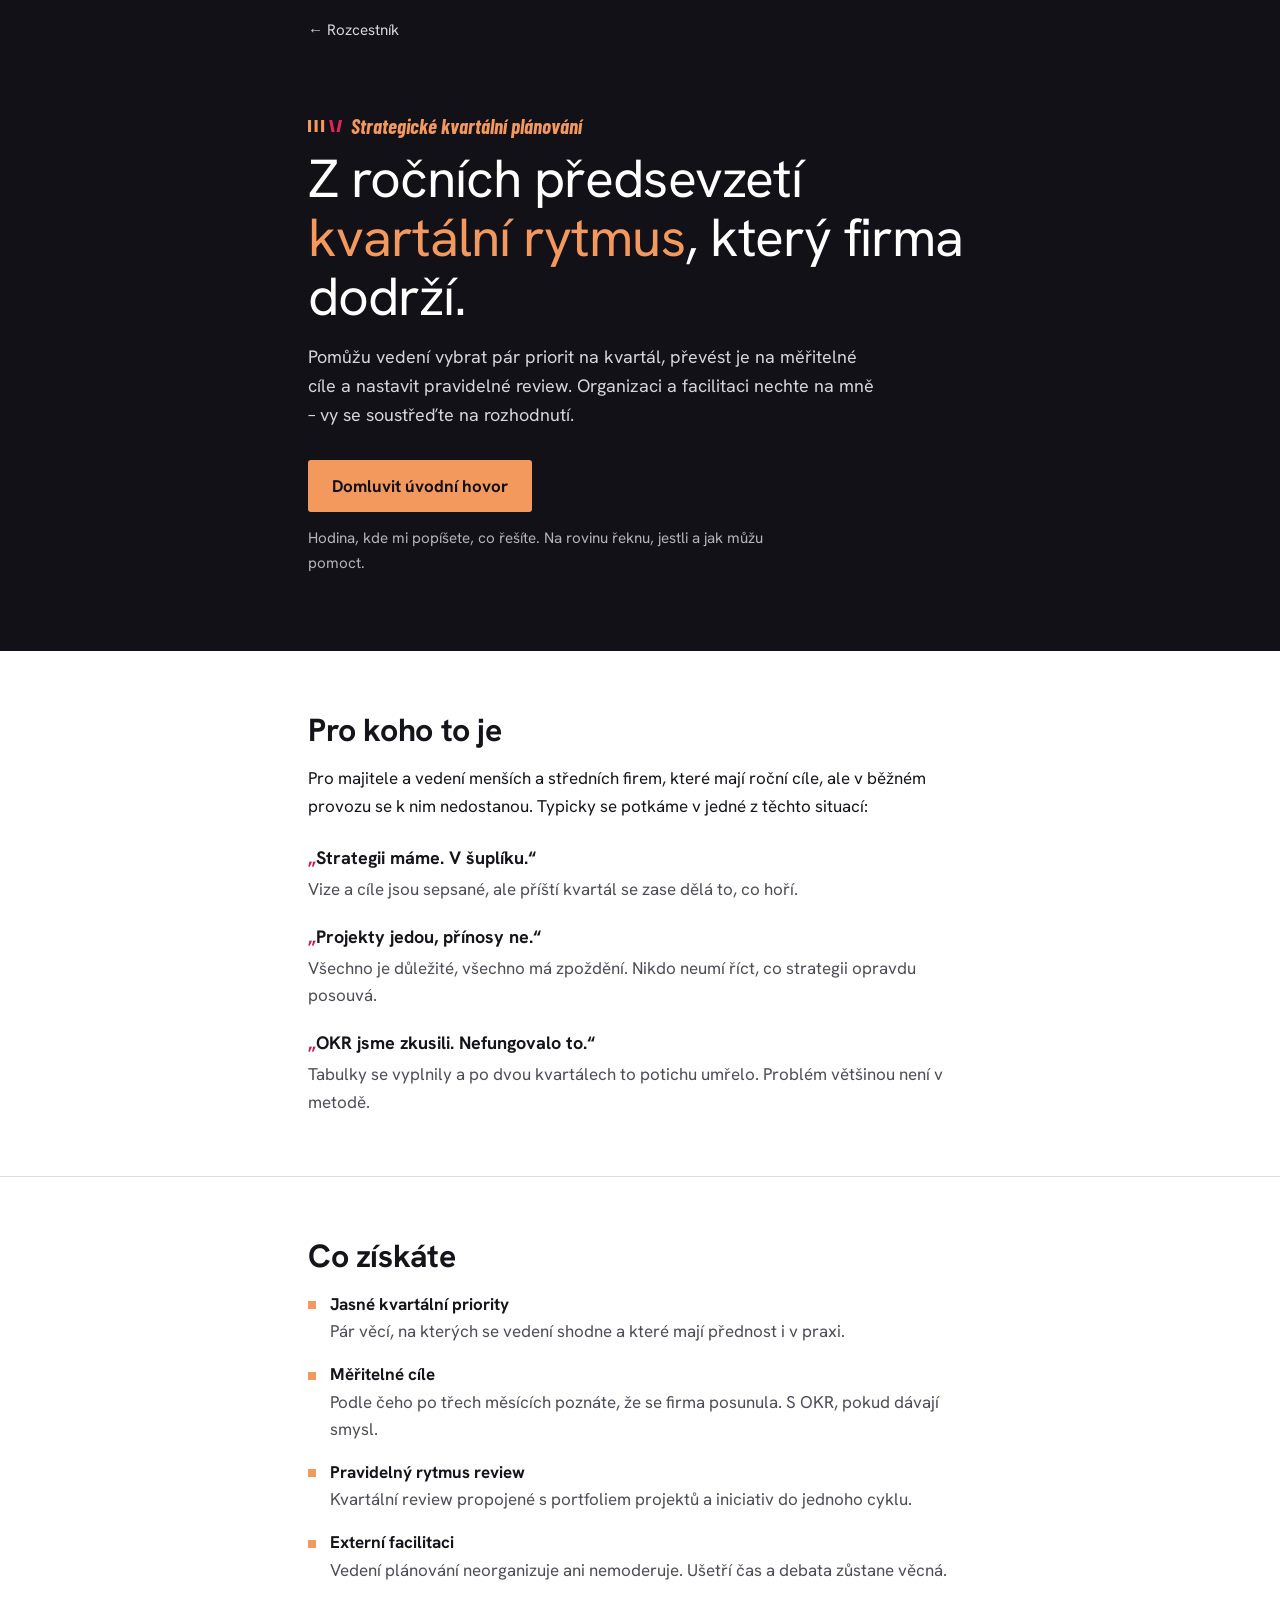
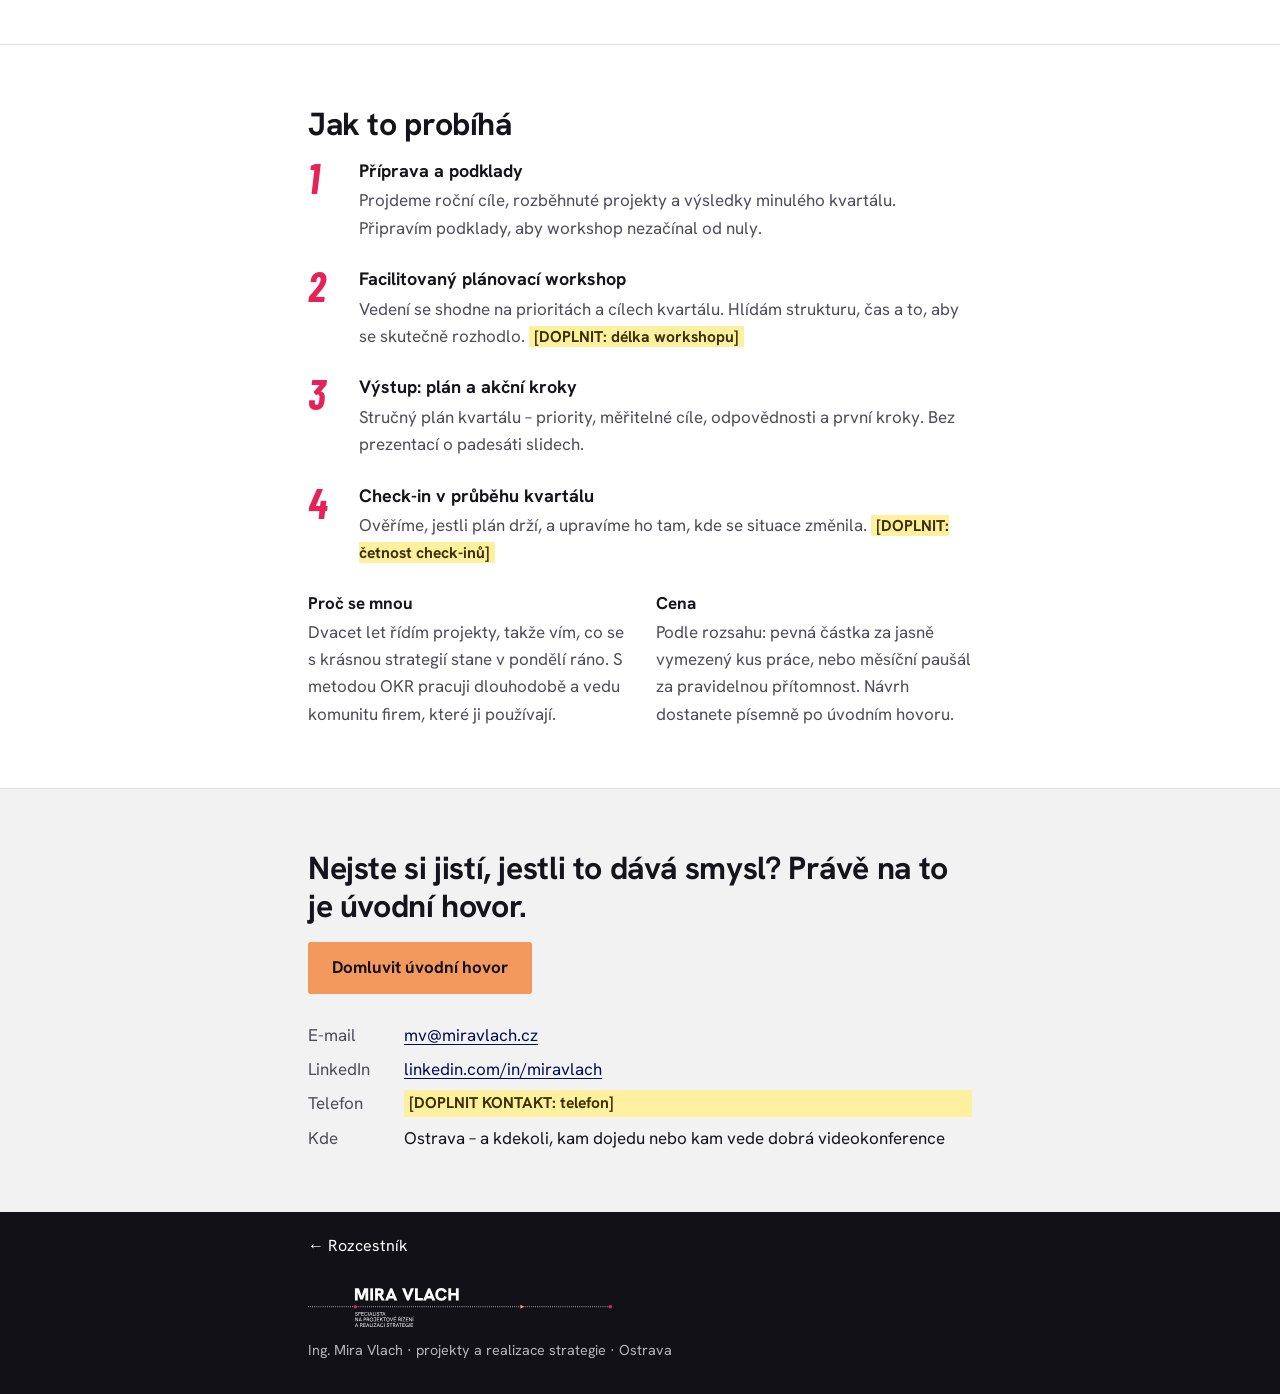
==== lp/kvartalni-planovani.html @ aac71230 "Doporučovací hub: rozcestník a 4 landing pages Statický web pro GitHub Pages s relativními cestami: " ====
<!doctype html>
<html lang="cs">
<head>
  <meta charset="utf-8">
  <meta name="viewport" content="width=device-width, initial-scale=1">
  <title>Strategické kvartální plánování – Mira Vlach</title>
  <meta name="description" content="Z ročních předsevzetí kvartální rytmus exekuce: jasné priority, měřitelné cíle a pravidelné review. Externí facilitace pro vedení menších a středních firem. Mira Vlach, Ostrava.">
  <meta name="theme-color" content="#131118">
  <meta property="og:type" content="website">
  <meta property="og:locale" content="cs_CZ">
  <meta property="og:site_name" content="Mira Vlach">
  <meta property="og:title" content="Strategické kvartální plánování">
  <meta property="og:description" content="Jasné kvartální priority, měřitelné cíle a rytmus review, který vydrží. Facilitace pro vedení menších a středních firem.">
  <meta property="og:url" content="https://pmandstrategy.github.io/like-it-hub-mvp/lp/kvartalni-planovani.html">
  <meta property="og:image" content="https://pmandstrategy.github.io/like-it-hub-mvp/assets/img/og/mira-vlach.jpg">
  <meta property="og:image:width" content="1200">
  <meta property="og:image:height" content="630">
  <meta property="og:image:alt" content="Mira Vlach">
  <meta name="twitter:card" content="summary_large_image">
  <link rel="preload" href="../assets/fonts/hanken-grotesk-latin-400-normal.woff2" as="font" type="font/woff2" crossorigin>
  <link rel="stylesheet" href="../assets/css/mv.css">
</head>
<body>
  <header class="hero">
    <div class="container">
      <nav class="topbar" aria-label="Navigace">
        <a class="back" href="../index.html">← Rozcestník</a>
      </nav>

      <p class="service"><img src="../assets/img/mv/brand-mark-iiiv.svg" width="432" height="155" alt="">Strategické kvartální plánování</p>
      <h1>Z ročních předsevzetí <em>kvartální rytmus</em>, který firma dodrží.</h1>
      <p class="lead">Pomůžu vedení vybrat pár priorit na kvartál, převést je na měřitelné cíle a nastavit pravidelné review. Organizaci a facilitaci nechte na mně – vy se soustřeďte na rozhodnutí.</p>
      <a class="btn" href="mailto:mv@miravlach.cz?subject=Úvodní%20hovor%20–%20kvartální%20plánování">Domluvit úvodní hovor</a>
      <p class="cta-note">Hodina, kde mi popíšete, co řešíte. Na rovinu řeknu, jestli a jak můžu pomoct.</p>
    </div>
  </header>

  <main>
    <section class="block" aria-labelledby="pro-koho">
      <div class="container">
        <h2 id="pro-koho">Pro koho to je</h2>
        <p>Pro majitele a vedení menších a středních firem, které mají roční cíle, ale v běžném provozu se k nim nedostanou. Typicky se potkáme v jedné z těchto situací:</p>
        <ul class="situations">
          <li>
            <q>Strategii máme. V šuplíku.</q>
            <p>Vize a cíle jsou sepsané, ale příští kvartál se zase dělá to, co hoří.</p>
          </li>
          <li>
            <q>Projekty jedou, přínosy ne.</q>
            <p>Všechno je důležité, všechno má zpoždění. Nikdo neumí říct, co strategii opravdu posouvá.</p>
          </li>
          <li>
            <q>OKR jsme zkusili. Nefungovalo to.</q>
            <p>Tabulky se vyplnily a po dvou kvartálech to potichu umřelo. Problém většinou není v metodě.</p>
          </li>
        </ul>
      </div>
    </section>

    <section class="block" aria-labelledby="co-ziskate">
      <div class="container">
        <h2 id="co-ziskate">Co získáte</h2>
        <ul class="gains">
          <li><strong>Jasné kvartální priority</strong> <span>Pár věcí, na kterých se vedení shodne a které mají přednost i v praxi.</span></li>
          <li><strong>Měřitelné cíle</strong> <span>Podle čeho po třech měsících poznáte, že se firma posunula. S OKR, pokud dávají smysl.</span></li>
          <li><strong>Pravidelný rytmus review</strong> <span>Kvartální review propojené s portfoliem projektů a iniciativ do jednoho cyklu.</span></li>
          <li><strong>Externí facilitaci</strong> <span>Vedení plánování neorganizuje ani nemoderuje. Ušetří čas a debata zůstane věcná.</span></li>
        </ul>
      </div>
    </section>

    <section class="block" aria-labelledby="jak">
      <div class="container">
        <h2 id="jak">Jak to probíhá</h2>
        <ol class="steps">
          <li>
            <div>
              <h3>Příprava a podklady</h3>
              <p>Projdeme roční cíle, rozběhnuté projekty a výsledky minulého kvartálu. Připravím podklady, aby workshop nezačínal od nuly.</p>
            </div>
          </li>
          <li>
            <div>
              <h3>Facilitovaný plánovací workshop</h3>
              <p>Vedení se shodne na prioritách a cílech kvartálu. Hlídám strukturu, čas a to, aby se skutečně rozhodlo. <span class="todo">[DOPLNIT: délka workshopu]</span></p>
            </div>
          </li>
          <li>
            <div>
              <h3>Výstup: plán a akční kroky</h3>
              <p>Stručný plán kvartálu – priority, měřitelné cíle, odpovědnosti a první kroky. Bez prezentací o padesáti slidech.</p>
            </div>
          </li>
          <li>
            <div>
              <h3>Check-in v průběhu kvartálu</h3>
              <p>Ověříme, jestli plán drží, a upravíme ho tam, kde se situace změnila. <span class="todo">[DOPLNIT: četnost check-inů]</span></p>
            </div>
          </li>
        </ol>
        <dl class="facts">
          <div>
            <dt>Proč se mnou</dt>
            <dd>Dvacet let řídím projekty, takže vím, co se s krásnou strategií stane v pondělí ráno. S metodou OKR pracuji dlouhodobě a vedu komunitu firem, které ji používají.</dd>
          </div>
          <div>
            <dt>Cena</dt>
            <dd>Podle rozsahu: pevná částka za jasně vymezený kus práce, nebo měsíční paušál za pravidelnou přítomnost. Návrh dostanete písemně po úvodním hovoru.</dd>
          </div>
        </dl>
      </div>
    </section>

    <section class="block contact" aria-labelledby="kontakt">
      <div class="container">
        <h2 id="kontakt">Nejste si jistí, jestli to dává smysl? Právě na to je úvodní hovor.</h2>
        <a class="btn" href="mailto:mv@miravlach.cz?subject=Úvodní%20hovor%20–%20kvartální%20plánování">Domluvit úvodní hovor</a>
        <ul class="contact-list">
          <li><span>E-mail</span> <a href="mailto:mv@miravlach.cz">mv@miravlach.cz</a></li>
          <li><span>LinkedIn</span> <a href="https://www.linkedin.com/in/miravlach/">linkedin.com/in/miravlach</a></li>
          <li><span>Telefon</span> <span class="todo">[DOPLNIT KONTAKT: telefon]</span></li>
          <li><span>Kde</span> Ostrava – a kdekoli, kam dojedu nebo kam vede dobrá videokonference</li>
        </ul>
      </div>
    </section>
  </main>

  <footer class="site-footer">
    <div class="container">
      <a class="back" href="../index.html">← Rozcestník</a>
      <img class="logo" src="../assets/img/mv/logo-mira-vlach-bila.svg" width="966" height="125" alt="Mira Vlach – projektové řízení a realizace strategie">
      <p>Ing. Mira Vlach · projekty a realizace strategie · Ostrava</p>
    </div>
  </footer>
</body>
</html>
---- assets/css/mv.css ----
/* Mira Vlach – společný styl tří LP služeb (brand dle mv-luckyshot2).
   Fonty self-hosted: Hanken Grotesk (text), Barlow Condensed Italic (akcenty). */

@font-face { font-family: "Hanken Grotesk"; font-style: normal; font-weight: 400; font-display: swap;
  src: url("../fonts/hanken-grotesk-latin-ext-400-normal.woff2") format("woff2");
  unicode-range: U+0100-02BA, U+02BD-02C5, U+02C7-02CC, U+02CE-02D7, U+02DD-02FF, U+0304, U+0308, U+0329, U+1D00-1DBF, U+1E00-1E9F, U+1EF2-1EFF, U+2020, U+20A0-20AB, U+20AD-20C0, U+2113, U+2C60-2C7F, U+A720-A7FF; }
@font-face { font-family: "Hanken Grotesk"; font-style: normal; font-weight: 400; font-display: swap;
  src: url("../fonts/hanken-grotesk-latin-400-normal.woff2") format("woff2");
  unicode-range: U+0000-00FF, U+0131, U+0152-0153, U+02BB-02BC, U+02C6, U+02DA, U+02DC, U+0304, U+0308, U+0329, U+2000-206F, U+20AC, U+2122, U+2191, U+2193, U+2212, U+2215, U+FEFF, U+FFFD; }
@font-face { font-family: "Hanken Grotesk"; font-style: normal; font-weight: 700; font-display: swap;
  src: url("../fonts/hanken-grotesk-latin-ext-700-normal.woff2") format("woff2");
  unicode-range: U+0100-02BA, U+02BD-02C5, U+02C7-02CC, U+02CE-02D7, U+02DD-02FF, U+0304, U+0308, U+0329, U+1D00-1DBF, U+1E00-1E9F, U+1EF2-1EFF, U+2020, U+20A0-20AB, U+20AD-20C0, U+2113, U+2C60-2C7F, U+A720-A7FF; }
@font-face { font-family: "Hanken Grotesk"; font-style: normal; font-weight: 700; font-display: swap;
  src: url("../fonts/hanken-grotesk-latin-700-normal.woff2") format("woff2");
  unicode-range: U+0000-00FF, U+0131, U+0152-0153, U+02BB-02BC, U+02C6, U+02DA, U+02DC, U+0304, U+0308, U+0329, U+2000-206F, U+20AC, U+2122, U+2191, U+2193, U+2212, U+2215, U+FEFF, U+FFFD; }
@font-face { font-family: "Barlow Condensed"; font-style: italic; font-weight: 700; font-display: swap;
  src: url("../fonts/barlow-condensed-latin-ext-700-italic.woff2") format("woff2");
  unicode-range: U+0100-02BA, U+02BD-02C5, U+02C7-02CC, U+02CE-02D7, U+02DD-02FF, U+0304, U+0308, U+0329, U+1D00-1DBF, U+1E00-1E9F, U+1EF2-1EFF, U+2020, U+20A0-20AB, U+20AD-20C0, U+2113, U+2C60-2C7F, U+A720-A7FF; }
@font-face { font-family: "Barlow Condensed"; font-style: italic; font-weight: 700; font-display: swap;
  src: url("../fonts/barlow-condensed-latin-700-italic.woff2") format("woff2");
  unicode-range: U+0000-00FF, U+0131, U+0152-0153, U+02BB-02BC, U+02C6, U+02DA, U+02DC, U+0304, U+0308, U+0329, U+2000-206F, U+20AC, U+2122, U+2191, U+2193, U+2212, U+2215, U+FEFF, U+FFFD; }

:root {
  --dark: #131118;
  --orange: #f3995e;
  --orange-hover: #f7b687;
  --pink: #e62358;
  --pink-text: #c81a4a;   /* tmavší varianta pro malý text na bílé (kontrast ≥ 5:1) */
  --navy: #030d57;
  --gray: #f2f2f3;
  --text: #15141a;
  --muted: #4d4c57;
  --line: #deDDe3;
  --on-dark: #d6d5dc;
  --font: "Hanken Grotesk", "Helvetica Neue", Arial, sans-serif;
  --display: "Barlow Condensed", "Arial Narrow", sans-serif;
}

*, *::before, *::after { box-sizing: border-box; }
html { -webkit-text-size-adjust: 100%; }
img { max-width: 100%; height: auto; display: block; }

body {
  margin: 0;
  font-family: var(--font);
  font-size: 1.0625rem;
  line-height: 1.6;
  color: var(--text);
  background: #fff;
}

.container {
  max-width: 44rem;
  margin: 0 auto;
  padding: 0 1.25rem;
}

a { color: var(--navy); text-underline-offset: .18em; }
a:focus-visible { outline: 3px solid var(--navy); outline-offset: 3px; border-radius: 2px; }

/* ---------- Horní lišta + návrat na rozcestník ---------- */
.topbar {
  display: flex;
  align-items: center;
  justify-content: space-between;
  gap: 1rem;
  padding-top: .5rem;
}

.back {
  display: inline-flex;
  align-items: center;
  min-height: 44px;
  font-size: .95rem;
  text-decoration: none;
}
.back:hover { text-decoration: underline; }

/* ---------- Hero (jediný výrazný prvek stránky) ---------- */
.hero {
  background: var(--dark);
  color: #fff;
  padding-bottom: clamp(2.75rem, 9vw, 4.75rem);
}
.hero a:not(.btn) { color: var(--on-dark); }
.hero a:focus-visible, .site-footer a:focus-visible { outline-color: var(--orange); }

.service {
  display: flex;
  align-items: center;
  gap: .6rem;
  margin: clamp(2rem, 9vw, 4rem) 0 .75rem;
  font-family: var(--display);
  font-style: italic;
  font-weight: 700;
  font-size: 1.3rem;
  line-height: 1;
  color: var(--orange);
}
.service img { width: 2.1rem; }

h1 {
  margin: 0 0 1.1rem;
  font-size: clamp(2.05rem, 8.4vw, 3.35rem);
  font-weight: 400;
  line-height: 1.1;
  letter-spacing: -.018em;
  max-width: 17em;
}
h1 em { font-style: normal; color: var(--orange); }

.lead {
  margin: 0 0 1.9rem;
  max-width: 36rem;
  font-size: 1.125rem;
  color: var(--on-dark);
}

.btn {
  display: inline-flex;
  align-items: center;
  justify-content: center;
  min-height: 3.25rem;
  padding: .8rem 1.5rem;
  border-radius: 3px;
  background: var(--orange);
  color: var(--dark);
  font-weight: 700;
  font-size: 1.0625rem;
  line-height: 1.2;
  text-decoration: none;
  transition: background-color .15s ease;
}
.btn:hover { background: var(--orange-hover); }
.btn:focus-visible { outline: 3px solid #fff; outline-offset: 3px; }
.contact .btn:focus-visible { outline-color: var(--navy); }

.cta-note {
  margin: .9rem 0 0;
  max-width: 31rem;
  font-size: .95rem;
  color: #b4b3bc;
}

/* ---------- Obsahové bloky ---------- */
.block { padding: clamp(2.25rem, 8vw, 3.75rem) 0; }
.block + .block { border-top: 1px solid var(--line); }

h2 {
  margin: 0 0 1rem;
  font-size: clamp(1.5rem, 5.6vw, 2rem);
  font-weight: 700;
  line-height: 1.2;
  letter-spacing: -.012em;
}
h3 { margin: 0 0 .3rem; font-size: 1.125rem; line-height: 1.3; }
p { margin: 0 0 1rem; max-width: 40rem; }
p:last-child { margin-bottom: 0; }
.muted { color: var(--muted); }

/* Typické situace klientů – citace jejich vlastními slovy */
.situations {
  list-style: none;
  margin: 1.5rem 0 0;
  padding: 0;
  display: grid;
  gap: 1.25rem;
}
.situations q {
  display: block;
  font-weight: 700;
  font-size: 1.125rem;
  quotes: "„" "“";
}
.situations q::before { color: var(--pink-text); }
.situations p { margin: .2rem 0 0; color: var(--muted); }

/* Přínosy – malý čtvercový bod odkazuje na sloupce brand marku */
.gains {
  list-style: none;
  margin: 0;
  padding: 0;
  display: grid;
  gap: 1rem;
}
.gains li { position: relative; padding-left: 1.35rem; }
.gains li::before {
  content: "";
  position: absolute;
  left: 0;
  top: .6em;
  width: .5rem;
  height: .5rem;
  background: var(--orange);
}
.gains strong { display: block; }
.gains span { color: var(--muted); }

/* Postup – skutečná sekvence, proto číslovaný */
.steps {
  list-style: none;
  counter-reset: step;
  margin: 0;
  padding: 0;
  display: grid;
  gap: 1.6rem;
}
.steps li {
  counter-increment: step;
  display: grid;
  grid-template-columns: 2.4rem 1fr;
  column-gap: .8rem;
}
.steps li::before {
  content: counter(step);
  font-family: var(--display);
  font-style: italic;
  font-weight: 700;
  font-size: 2.6rem;
  line-height: .9;
  color: var(--pink);
}
.steps p { margin: 0; color: var(--muted); }

.facts { margin: 1.5rem 0 0; display: grid; gap: 1rem; }
.facts div { display: grid; gap: .1rem; }
.facts dt { font-weight: 700; }
.facts dd { margin: 0; color: var(--muted); }

.tags {
  list-style: none;
  margin: 1.1rem 0 0;
  padding: 0;
  display: flex;
  flex-wrap: wrap;
  gap: .45rem;
}
.tags li {
  padding: .2rem .65rem;
  border: 1px solid var(--line);
  border-radius: 2rem;
  font-size: .92rem;
}

.aside {
  margin-top: 1.5rem;
  padding: 1rem 1.1rem;
  background: var(--gray);
  font-size: .98rem;
}

/* ---------- Závěrečné CTA + kontakt ---------- */
.contact { background: var(--gray); }
.contact h2 { max-width: 22em; }
.contact-list {
  list-style: none;
  margin: 1.75rem 0 0;
  padding: 0;
  display: grid;
  gap: .45rem;
}
.contact-list li { display: grid; grid-template-columns: 5.5rem 1fr; column-gap: .5rem; }
.contact-list li > span:first-child { color: var(--muted); }
.secondary { margin-top: 1rem; }

/* Chybějící údaje – zřetelně, aby šly najít a doplnit */
.todo {
  padding: 0 .3em;
  background: #fff0a0;
  color: #3b3100;
  font-weight: 700;
  font-size: .92em;
}

.site-footer {
  background: var(--dark);
  color: #b4b3bc;
  padding: .75rem 0 2rem;
  font-size: .9rem;
}
.site-footer .back { color: #fff; font-size: 1rem; }
.site-footer .logo { width: min(19rem, 100%); margin: 1.25rem 0 .75rem; }
.site-footer p { margin: .5rem 0 0; }

@media (min-width: 48rem) {
  .facts { grid-template-columns: repeat(2, 1fr); column-gap: 2rem; }
}

@media (prefers-reduced-motion: reduce) {
  .btn { transition: none; }
}
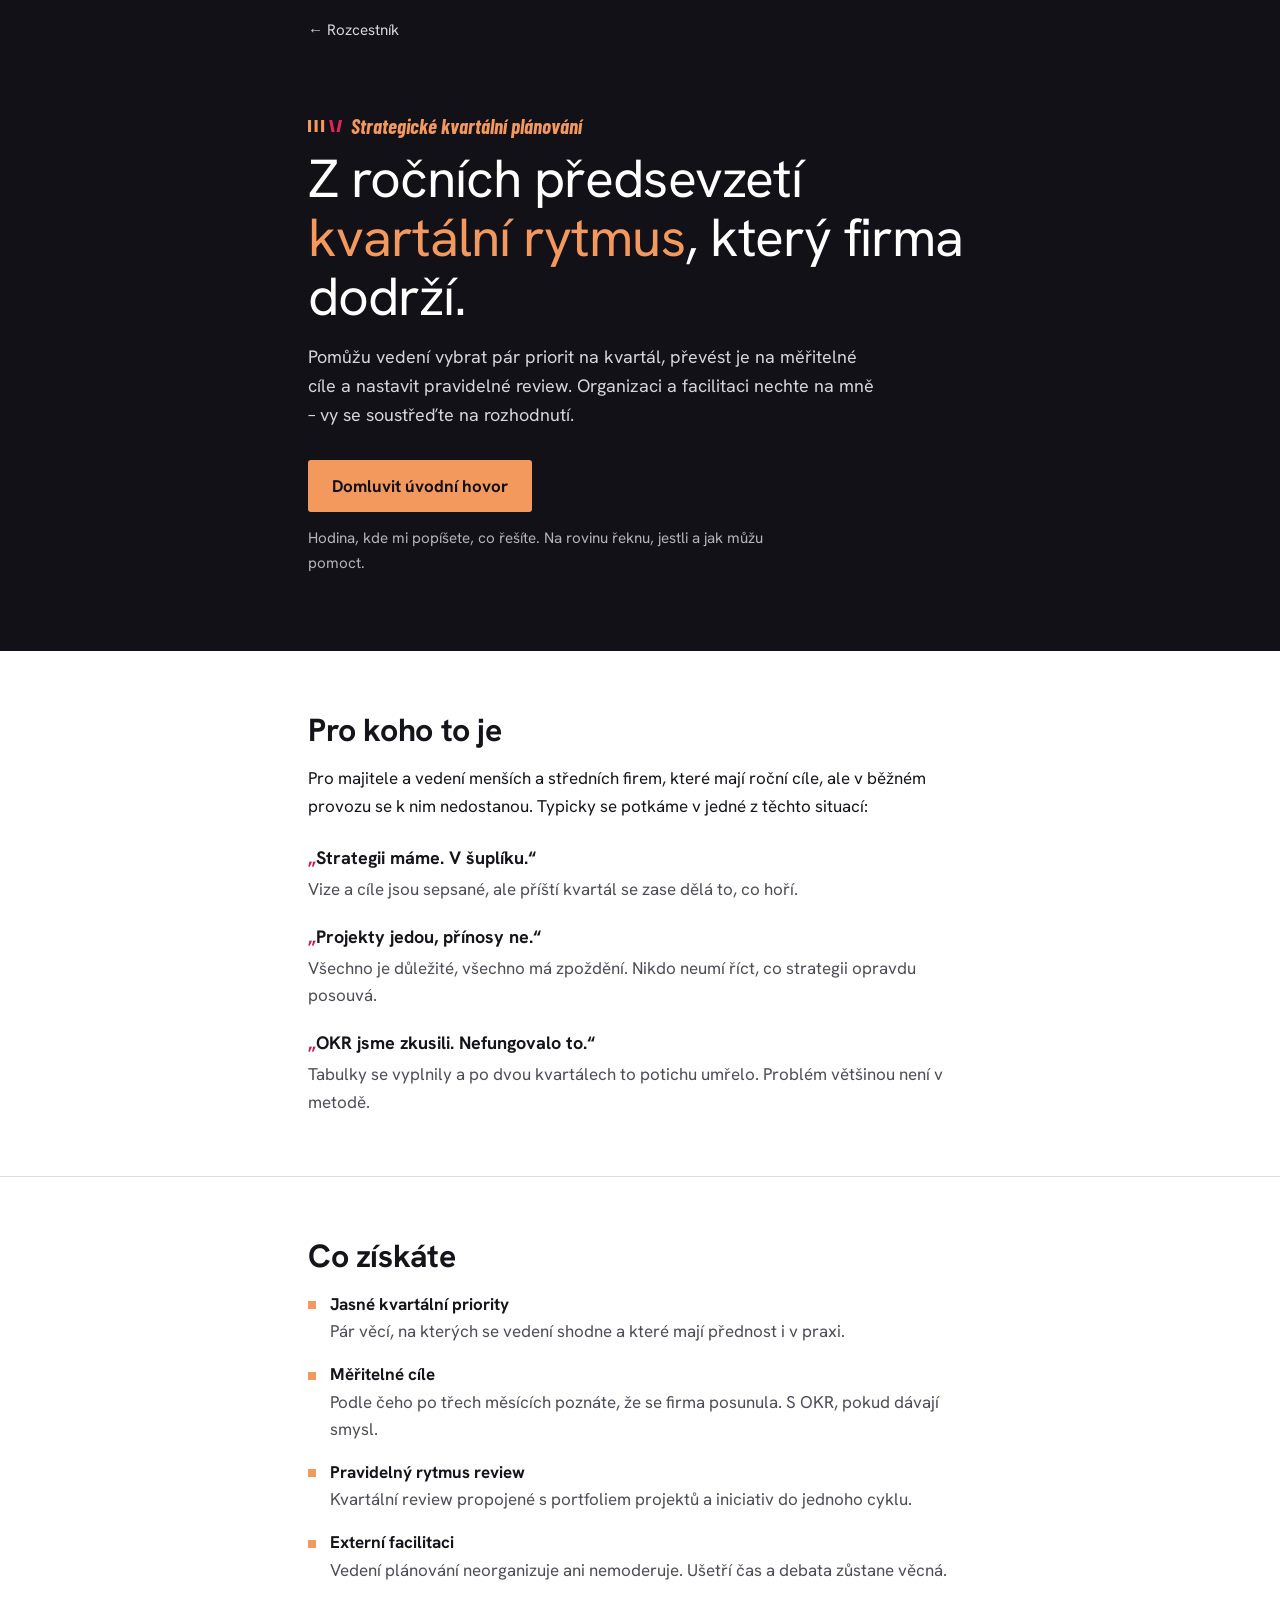
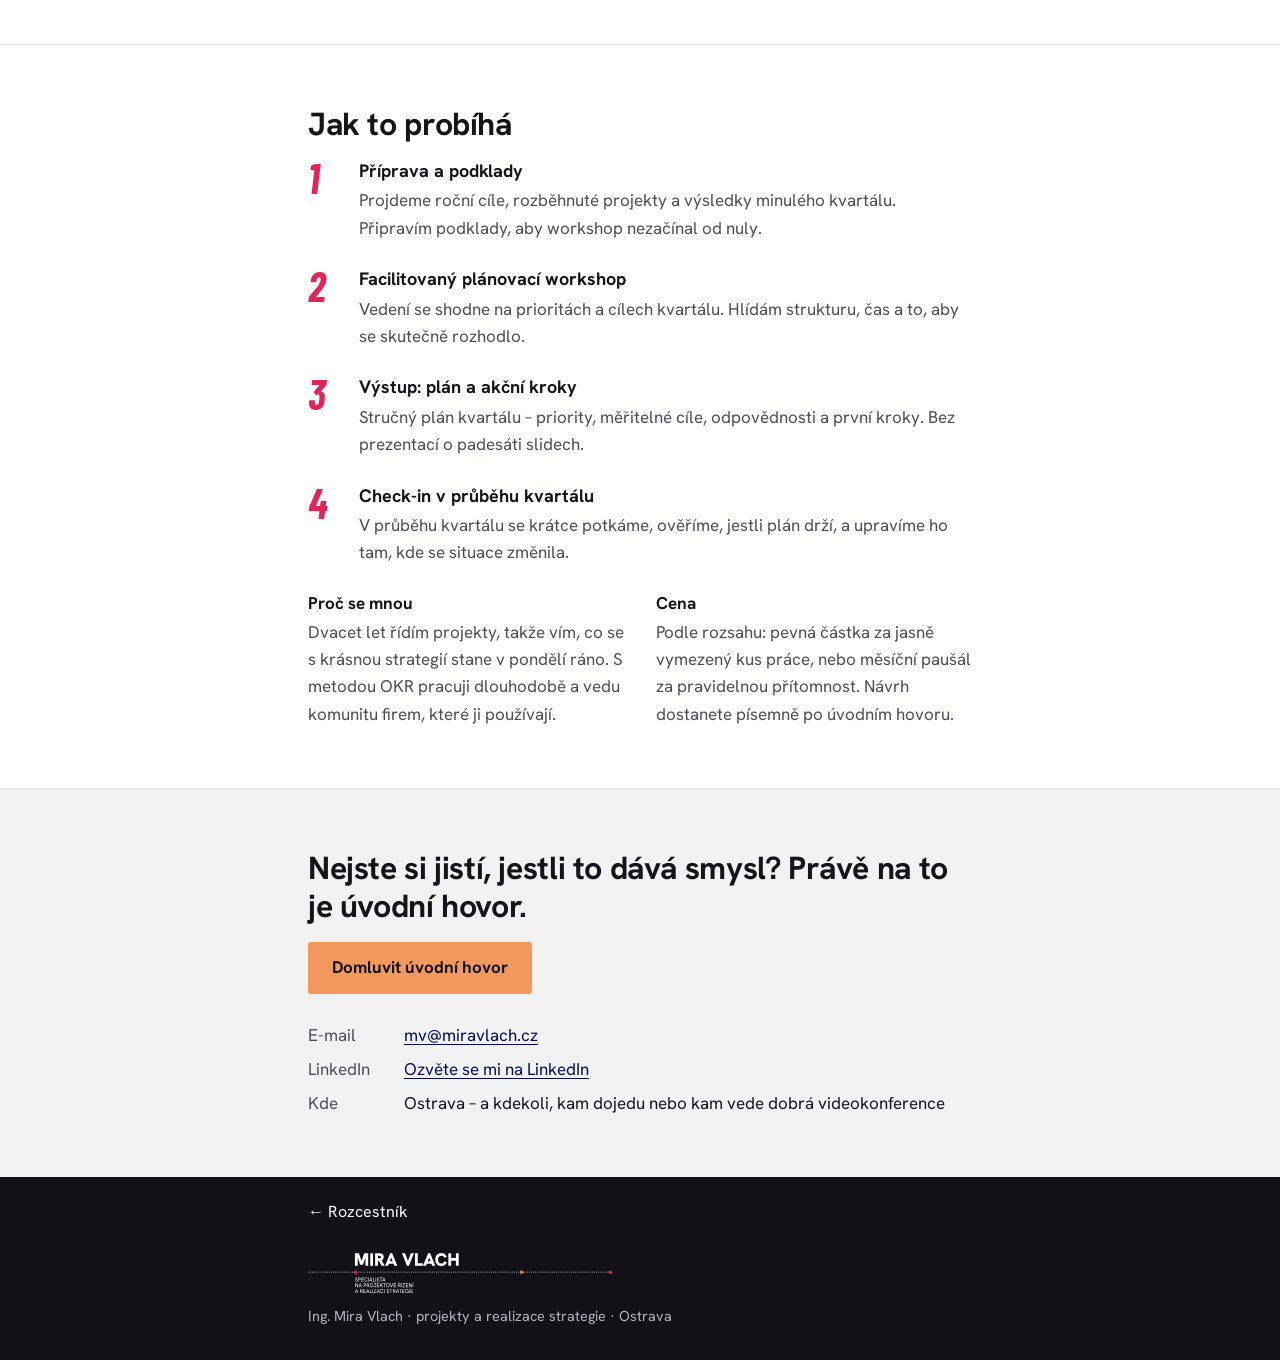
==== commit 90982571: "Přepracování LP: bootcamp a analýzy v brandu Strategického bootcampu, nové školení PM Strategický bo" ====
--- a/lp/kvartalni-planovani.html
+++ b/lp/kvartalni-planovani.html
@@ -82,7 +82,7 @@
           <li>
             <div>
               <h3>Facilitovaný plánovací workshop</h3>
-              <p>Vedení se shodne na prioritách a cílech kvartálu. Hlídám strukturu, čas a to, aby se skutečně rozhodlo. <span class="todo">[DOPLNIT: délka workshopu]</span></p>
+              <p>Vedení se shodne na prioritách a cílech kvartálu. Hlídám strukturu, čas a to, aby se skutečně rozhodlo.</p>
             </div>
           </li>
           <li>
@@ -94,7 +94,7 @@
           <li>
             <div>
               <h3>Check-in v průběhu kvartálu</h3>
-              <p>Ověříme, jestli plán drží, a upravíme ho tam, kde se situace změnila. <span class="todo">[DOPLNIT: četnost check-inů]</span></p>
+              <p>V průběhu kvartálu se krátce potkáme, ověříme, jestli plán drží, a upravíme ho tam, kde se situace změnila.</p>
             </div>
           </li>
         </ol>
@@ -117,8 +117,7 @@
         <a class="btn" href="mailto:mv@miravlach.cz?subject=Úvodní%20hovor%20–%20kvartální%20plánování">Domluvit úvodní hovor</a>
         <ul class="contact-list">
           <li><span>E-mail</span> <a href="mailto:mv@miravlach.cz">mv@miravlach.cz</a></li>
-          <li><span>LinkedIn</span> <a href="https://www.linkedin.com/in/miravlach/">linkedin.com/in/miravlach</a></li>
-          <li><span>Telefon</span> <span class="todo">[DOPLNIT KONTAKT: telefon]</span></li>
+          <li><span>LinkedIn</span> <a href="https://www.linkedin.com/in/miravlach/">Ozvěte se mi na LinkedIn</a></li>
           <li><span>Kde</span> Ostrava – a kdekoli, kam dojedu nebo kam vede dobrá videokonference</li>
         </ul>
       </div>
--- a/assets/css/mv.css
+++ b/assets/css/mv.css
@@ -263,15 +263,6 @@
 .contact-list li > span:first-child { color: var(--muted); }
 .secondary { margin-top: 1rem; }
 
-/* Chybějící údaje – zřetelně, aby šly najít a doplnit */
-.todo {
-  padding: 0 .3em;
-  background: #fff0a0;
-  color: #3b3100;
-  font-weight: 700;
-  font-size: .92em;
-}
-
 .site-footer {
   background: var(--dark);
   color: #b4b3bc;
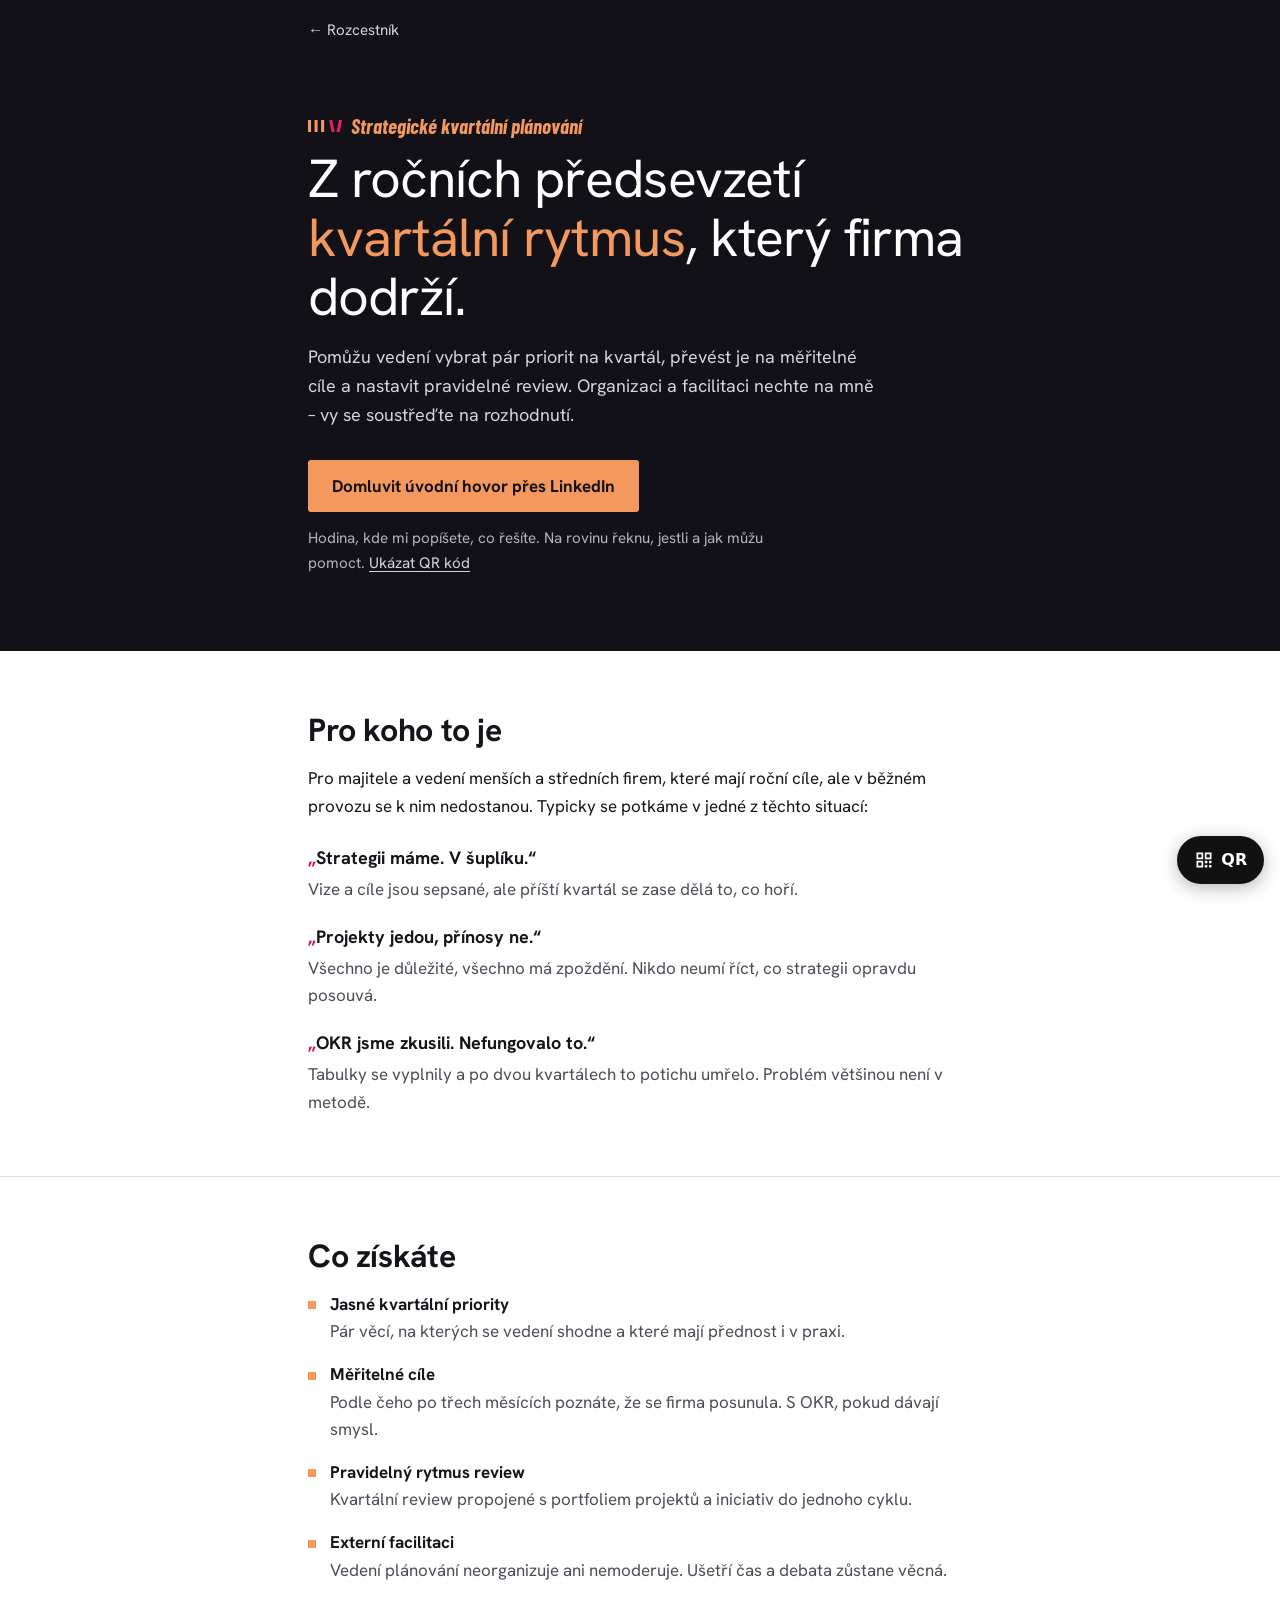
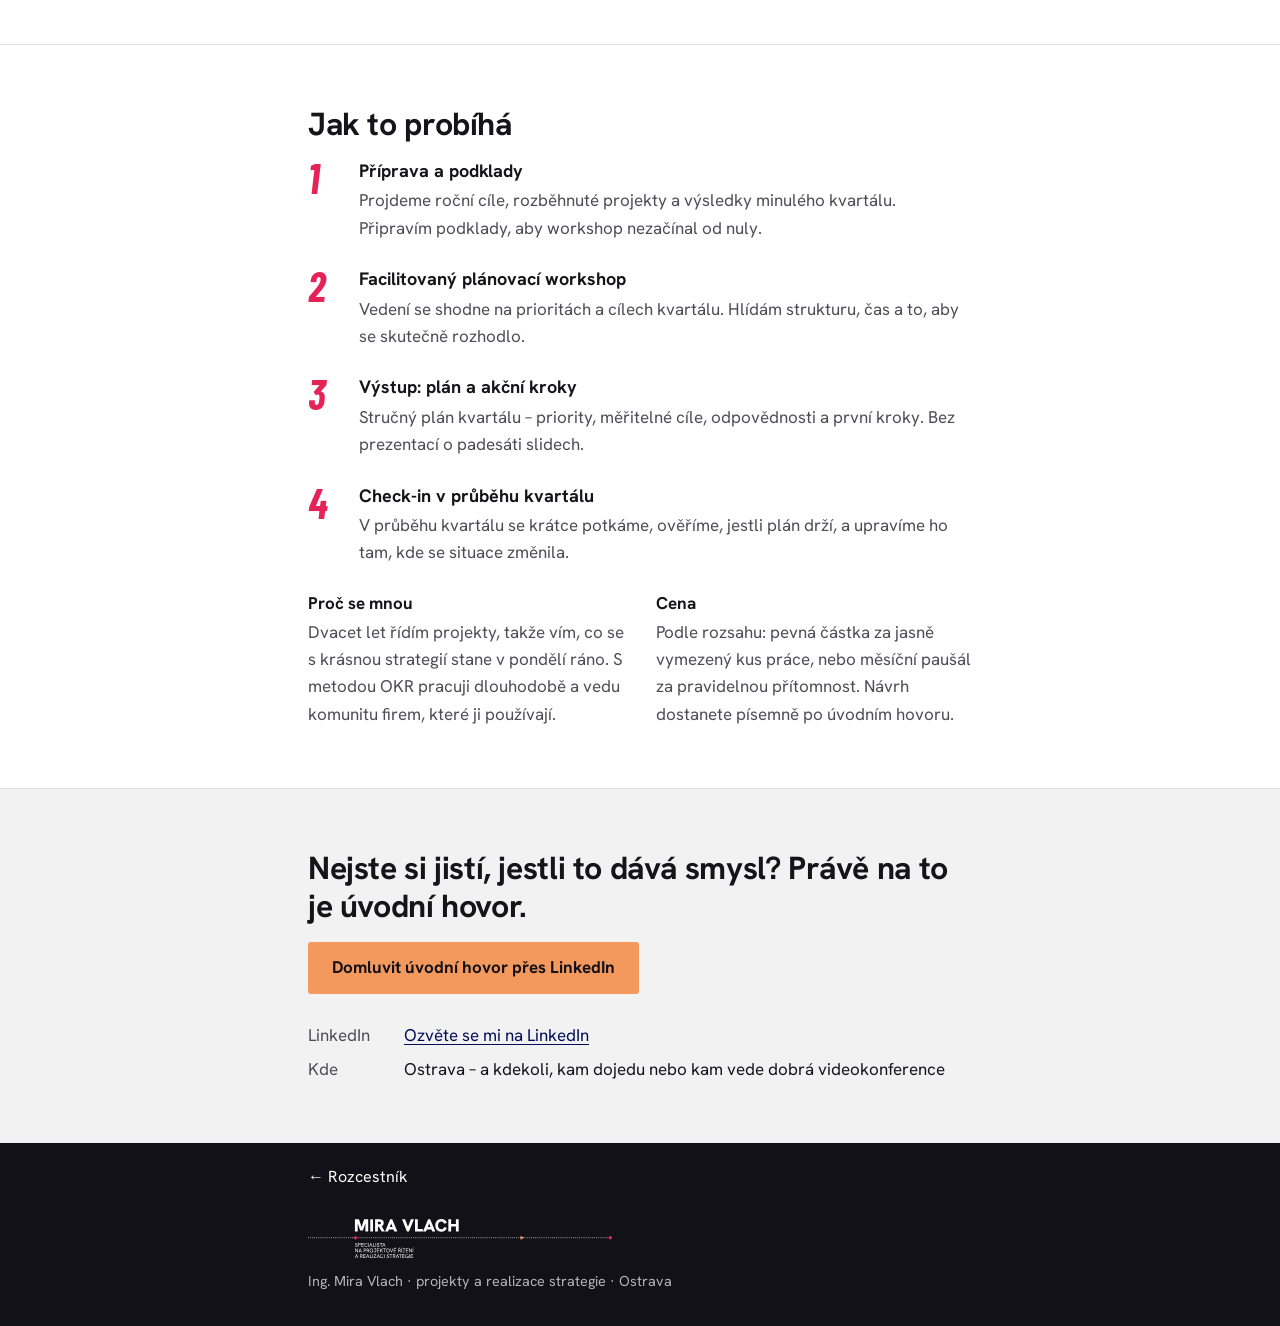
==== commit d0cbd695: "Unikátní QR kódy na všech LP a tlačítka na zdrojové stránky Každá LP má vlastní QR kód na plnou cílo" ====
--- a/lp/kvartalni-planovani.html
+++ b/lp/kvartalni-planovani.html
@@ -19,6 +19,7 @@
   <meta name="twitter:card" content="summary_large_image">
   <link rel="preload" href="../assets/fonts/hanken-grotesk-latin-400-normal.woff2" as="font" type="font/woff2" crossorigin>
   <link rel="stylesheet" href="../assets/css/mv.css">
+  <link rel="stylesheet" href="../assets/css/qr.css">
 </head>
 <body>
   <header class="hero">
@@ -30,8 +31,8 @@
       <p class="service"><img src="../assets/img/mv/brand-mark-iiiv.svg" width="432" height="155" alt="">Strategické kvartální plánování</p>
       <h1>Z ročních předsevzetí <em>kvartální rytmus</em>, který firma dodrží.</h1>
       <p class="lead">Pomůžu vedení vybrat pár priorit na kvartál, převést je na měřitelné cíle a nastavit pravidelné review. Organizaci a facilitaci nechte na mně – vy se soustřeďte na rozhodnutí.</p>
-      <a class="btn" href="mailto:mv@miravlach.cz?subject=Úvodní%20hovor%20–%20kvartální%20plánování">Domluvit úvodní hovor</a>
-      <p class="cta-note">Hodina, kde mi popíšete, co řešíte. Na rovinu řeknu, jestli a jak můžu pomoct.</p>
+      <a class="btn" href="https://www.linkedin.com/in/miravlach/">Domluvit úvodní hovor přes LinkedIn</a>
+      <p class="cta-note">Hodina, kde mi popíšete, co řešíte. Na rovinu řeknu, jestli a jak můžu pomoct. <a href="#qr">Ukázat QR kód</a></p>
     </div>
   </header>
 
@@ -114,9 +115,8 @@
     <section class="block contact" aria-labelledby="kontakt">
       <div class="container">
         <h2 id="kontakt">Nejste si jistí, jestli to dává smysl? Právě na to je úvodní hovor.</h2>
-        <a class="btn" href="mailto:mv@miravlach.cz?subject=Úvodní%20hovor%20–%20kvartální%20plánování">Domluvit úvodní hovor</a>
+        <a class="btn" href="https://www.linkedin.com/in/miravlach/">Domluvit úvodní hovor přes LinkedIn</a>
         <ul class="contact-list">
-          <li><span>E-mail</span> <a href="mailto:mv@miravlach.cz">mv@miravlach.cz</a></li>
           <li><span>LinkedIn</span> <a href="https://www.linkedin.com/in/miravlach/">Ozvěte se mi na LinkedIn</a></li>
           <li><span>Kde</span> Ostrava – a kdekoli, kam dojedu nebo kam vede dobrá videokonference</li>
         </ul>
@@ -131,5 +131,12 @@
       <p>Ing. Mira Vlach · projekty a realizace strategie · Ostrava</p>
     </div>
   </footer>
+  <a class="qr-fab" href="#qr" aria-label="Ukázat QR kód na tuto stránku o kvartálním plánování"><svg viewBox="0 0 24 24" aria-hidden="true" focusable="false"><path fill="currentColor" d="M3 3h8v8H3V3zm2 2v4h4V5H5zm8-2h8v8h-8V3zm2 2v4h4V5h-4zM3 13h8v8H3v-8zm2 2v4h4v-4H5zm8-2h3v3h-3v-3zm5 0h3v3h-3v-3zm-5 5h3v3h-3v-3zm5 0h3v3h-3v-3z"/></svg>QR</a>
+  <div class="qr-overlay" id="qr">
+    <p class="qr-hint">Naskenujte fotoaparátem telefonu</p>
+    <img src="../assets/qr/kvartalni-planovani.svg" width="200" height="200" alt="QR kód odkazující na tuto stránku o kvartálním plánování">
+    <p class="qr-url"><a href="kvartalni-planovani.html">tuto stránku o kvartálním plánování</a></p>
+    <a class="qr-close" href="#zavrit">Zavřít</a>
+  </div>
 </body>
 </html>
--- a/assets/css/qr.css
+++ b/assets/css/qr.css
@@ -0,0 +1,67 @@
+/* QR kód přes celou obrazovku – bez JavaScriptu.
+   Odkaz na #qr zobrazí vrstvu (:target), odkaz na #zavrit ji skryje bez posunu stránky.
+   Sdílené pro všechny LP; neutrální černobílé, aby šel kód spolehlivě naskenovat. */
+
+.qr-fab {
+  position: fixed;
+  right: 1rem;
+  bottom: calc(1rem + env(safe-area-inset-bottom, 0px));
+  z-index: 50;
+  display: inline-flex;
+  align-items: center;
+  gap: .45rem;
+  min-height: 48px;
+  padding: .6rem 1.05rem;
+  border-radius: 999px;
+  background: #111;
+  color: #fff;
+  font: 600 1rem/1 system-ui, -apple-system, "Segoe UI", Roboto, Arial, sans-serif;
+  text-decoration: none;
+  box-shadow: 0 4px 18px rgba(0, 0, 0, .28);
+}
+.qr-fab svg { width: 1.25rem; height: 1.25rem; }
+.qr-fab:focus-visible { outline: 3px solid #fff; outline-offset: 2px; box-shadow: 0 0 0 6px #111; }
+
+.qr-overlay {
+  position: fixed;
+  inset: 0;
+  z-index: 100;
+  display: flex;
+  flex-direction: column;
+  align-items: center;
+  justify-content: center;
+  gap: 1rem;
+  padding: 1.5rem;
+  background: #fff;
+  color: #111;
+  text-align: center;
+  font-family: system-ui, -apple-system, "Segoe UI", Roboto, Arial, sans-serif;
+  visibility: hidden;
+  opacity: 0;
+  transition: opacity .15s ease, visibility 0s linear .15s;
+}
+.qr-overlay:target { visibility: visible; opacity: 1; transition: opacity .15s ease; }
+.qr-overlay img { width: min(82vw, 60vh, 26rem); height: auto; }
+.qr-hint { margin: 0; font-size: 1.2rem; font-weight: 600; line-height: 1.3; }
+.qr-url { margin: 0; font-size: 1.05rem; line-height: 1.3; overflow-wrap: anywhere; }
+.qr-url a { display: inline-flex; align-items: center; min-height: 44px; color: #111; }
+.qr-close {
+  display: inline-flex;
+  align-items: center;
+  justify-content: center;
+  min-height: 48px;
+  padding: .6rem 1.6rem;
+  border: 2px solid #111;
+  border-radius: 999px;
+  color: #111;
+  font-weight: 600;
+  text-decoration: none;
+}
+.qr-overlay a:focus-visible { outline: 3px solid #1a5fd6; outline-offset: 3px; }
+
+@media (prefers-reduced-motion: reduce) {
+  .qr-overlay, .qr-overlay:target { transition: none; }
+}
+@media print {
+  .qr-fab { display: none; }
+}
